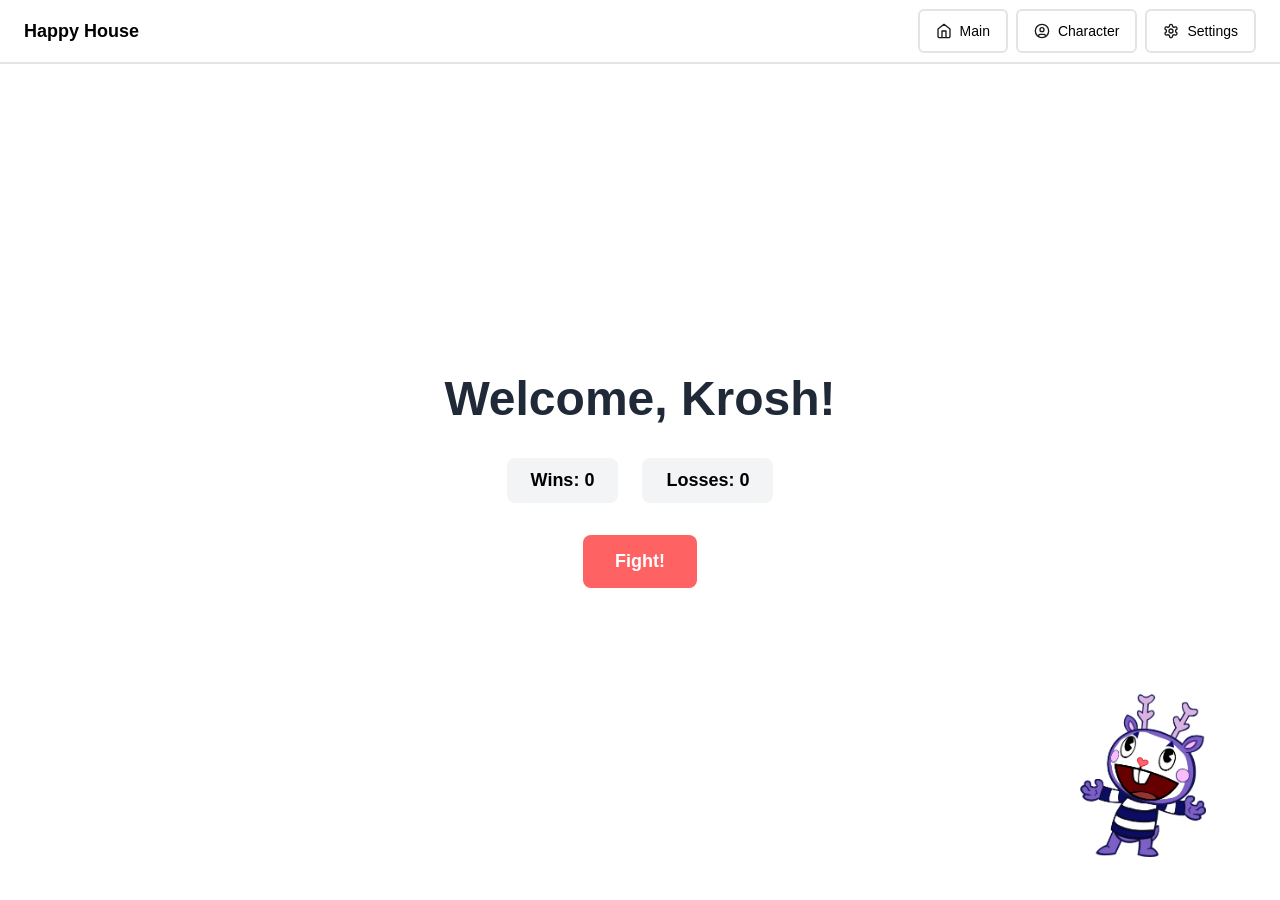
==== index.html @ 7dd0d27b "feat: rework characters screen, add some characters, rebalance enemies and chars" ====
<!DOCTYPE html>
<html lang="en">
  <head>
    <meta charset="UTF-8" />
    <meta http-equiv="X-UA-Compatible" content="IE=edge" />
    <meta name="viewport" content="width=device-width, initial-scale=1.0" />
    <link rel="stylesheet" href="./css/style.css" />
    <link rel="stylesheet" href="./css/root.css" />
    <link rel="stylesheet" href="./css/media.css" />
    <link rel="icon" href="./assets/favicon.ico" />
    <title>Happy House</title>
  </head>
  <body>
    <header class="container header">
      <div class="page-logo">Happy House</div>
      <nav>
        <ul class="navigation">
          <li>
            <a href="#" data-phase="main">
              <div class="icon">
                <svg
                  width="16"
                  height="16"
                  viewBox="0 0 16 16"
                  fill="none"
                  xmlns="http://www.w3.org/2000/svg"
                >
                  <path
                    d="M6 14.6667V8H10V14.6667M2 6L8 1.33333L14 6V13.3333C14 13.687 13.8595 14.0261 13.6095 14.2761C13.3594 14.5262 13.0203 14.6667 12.6667 14.6667H3.33333C2.97971 14.6667 2.64057 14.0261 2.39052 14.2761C2.14048 14.0261 2 13.687 2 13.3333V6Z"
                    stroke="#18181B"
                    stroke-width="1.33"
                    stroke-linecap="round"
                    stroke-linejoin="round"
                  />
                </svg>
              </div>
              Main
            </a>
          </li>
          <li>
            <a href="#" data-phase="character">
              <div class="icon">
                <svg
                  width="16"
                  height="16"
                  viewBox="0 0 16 16"
                  fill="none"
                  xmlns="http://www.w3.org/2000/svg"
                >
                  <g clip-path="url(#clip0_7_194)">
                    <path
                      d="M4.66683 13.7747V12.6667C4.66683 12.313 4.80731 11.9739 5.05735 11.7239C5.3074 11.4738 5.64654 11.3333 6.00016 11.3333H10.0002C10.3538 11.3333 10.6929 11.4738 10.943 11.7239C11.193 11.9739 11.3335 12.313 11.3335 12.6667V13.7747M14.6668 8C14.6668 11.6819 11.6821 14.6667 8.00016 14.6667C4.31826 14.6667 1.3335 11.6819 1.3335 8C1.3335 4.3181 4.31826 1.33333 8.00016 1.33333C11.6821 1.33333 14.6668 4.3181 14.6668 8ZM10.0002 6.66667C10.0002 7.77124 9.10473 8.66667 8.00016 8.66667C6.89559 8.66667 6.00016 7.77124 6.00016 6.66667C6.00016 5.5621 6.89559 4.66667 8.00016 4.66667C9.10473 4.66667 10.0002 5.5621 10.0002 6.66667Z"
                      stroke="#18181B"
                      stroke-width="1.33"
                      stroke-linecap="round"
                      stroke-linejoin="round"
                    />
                  </g>
                  <defs>
                    <clipPath id="clip0_7_194">
                      <rect width="16" height="16" fill="white" />
                    </clipPath>
                  </defs>
                </svg>
              </div>
              Character
            </a>
          </li>
          <li>
            <a href="#" data-phase="settings">
              <div class="icon">
                <svg
                  width="16"
                  height="16"
                  viewBox="0 0 16 16"
                  fill="none"
                  xmlns="http://www.w3.org/2000/svg"
                >
                  <path
                    d="M8.14667 1.33333H7.85333C7.49971 1.33333 7.16057 1.47381 6.91053 1.72386C6.66048 1.97391 6.52 2.31305 6.52 2.66667V2.78667C6.51976 3.02048 6.45804 3.25013 6.34103 3.45256C6.22401 3.65499 6.05583 3.82309 5.85333 3.94L5.56667 4.10667C5.36398 4.22369 5.13405 4.2853 4.9 4.2853C4.66595 4.2853 4.43603 4.22369 4.23333 4.10667L4.13333 4.05333C3.82738 3.87684 3.46389 3.82896 3.12267 3.92021C2.78145 4.01145 2.49037 4.23436 2.31333 4.54L2.16667 4.79333C1.99018 5.09929 1.9423 5.46278 2.03354 5.804C2.12478 6.14522 2.34769 6.4363 2.65333 6.61333L2.75333 6.68C2.95485 6.79634 3.12241 6.96339 3.23937 7.16455C3.35632 7.36572 3.4186 7.59398 3.42 7.82667V8.16667C3.42093 8.40161 3.35977 8.63264 3.2427 8.83634C3.12563 9.04004 2.95681 9.20919 2.75333 9.32667L2.65333 9.38667C2.34769 9.5637 2.12478 9.85478 2.03354 10.196C1.9423 10.5372 1.99018 10.9007 2.16667 11.2067L2.31333 11.46C2.49037 11.7656 2.78145 11.9886 3.12267 12.0798C3.46389 12.171 3.82738 12.1232 4.13333 11.9467L4.23333 11.8933C4.43603 11.7763 4.66595 11.7147 4.9 11.7147C5.13405 11.7147 5.36398 11.7763 5.56667 11.8933L5.85333 12.06C6.05583 12.1769 6.22401 12.345 6.34103 12.5474C6.45804 12.7499 6.51976 12.9795 6.52 13.2133V13.3333C6.52 13.687 6.66048 14.0261 6.91053 14.2761C7.16057 14.5262 7.49971 14.6667 7.85333 14.6667H8.14667C8.50029 14.6667 8.83943 14.5262 9.08948 14.2761C9.33953 14.0261 9.48 13.687 9.48 13.3333V13.2133C9.48024 12.9795 9.54196 12.7499 9.65898 12.5474C9.77599 12.345 9.94418 12.1769 10.1467 12.06L10.4333 11.8933C10.636 11.7763 10.866 11.7147 11.1 11.7147C11.3341 11.7147 11.564 11.7763 11.7667 11.8933L11.8667 11.9467C12.1726 12.1232 12.5361 12.171 12.8773 12.0798C13.2186 11.9886 13.5096 11.7656 13.6867 11.46L13.8333 11.2C14.0098 10.894 14.0577 10.5306 13.9665 10.1893C13.8752 9.84811 13.6523 9.55703 13.3467 9.38L13.2467 9.32667C13.0432 9.20919 12.8744 9.04004 12.7573 8.83634C12.6402 8.63264 12.5791 8.40161 12.58 8.16667V7.83333C12.5791 7.59839 12.6402 7.36737 12.7573 7.16366C12.8744 6.95996 13.0432 6.79081 13.2467 6.67333L13.3467 6.61333C13.6523 6.4363 13.8752 6.14522 13.9665 5.804C14.0577 5.46278 14.0098 5.09929 13.8333 4.79333L13.6867 4.54C13.5096 4.23436 13.2186 4.01145 12.8773 3.92021C12.5361 3.82896 12.1726 3.87684 11.8667 4.05333L11.7667 4.10667C11.564 4.22369 11.3341 4.2853 11.1 4.2853C10.866 4.2853 10.636 4.22369 10.4333 4.10667L10.1467 3.94C9.94418 3.82309 9.77599 3.65499 9.65898 3.45256C9.54196 3.25013 9.48024 3.02048 9.48 2.78667V2.66667C9.48 2.31305 9.33953 1.97391 9.08948 1.72386C8.83943 1.47381 8.50029 1.33333 8.14667 1.33333Z"
                    stroke="#18181B"
                    stroke-width="1.33"
                    stroke-linecap="round"
                    stroke-linejoin="round"
                  />
                  <path
                    d="M8 10C9.10457 10 10 9.10457 10 8C10 6.89543 9.10473 6 8 6C6.89543 6 6 6.89543 6 8C6 9.10457 6.89559 10 8 10Z"
                    stroke="#18181B"
                    stroke-width="1.33"
                    stroke-linecap="round"
                    stroke-linejoin="round"
                  />
                </svg>
              </div>
              Settings
            </a>
          </li>
        </ul>
      </nav>
    </header>

    <main class="container main">
      <!-- Главный -->
      <div class="main-content" id="main-screen">
        <div class="main-screen">
          <h1>Welcome to the Happy House!</h1>
          <div class="player-stats">
            <p>Wins: <span id="player-wins">0</span></p>
            <p>Losses: <span id="player-losses">0</span></p>
          </div>
          <button class="start-battle-btn" onclick="window.startNewBattle()">
            Fight!
          </button>
        </div>
      </div>

      <!-- Персонажи -->
      <div class="main-content" id="character-screen" style="display: none">
        <div class="character-screen">
          <div class="character-info">
              <h3>Click on character to select:</h3>
            <div class="character-selection">
                <div class="character-grid">
                  <div class="character-option" data-character-id="krosh">
                    <img
                      src="assets/img/characters/krosh.png"
                      alt="Krosh"
                      class="character-avatar-small"
                    />
                    <span>Krosh</span>
                  </div>
                  <div class="character-option" data-character-id="nusha">
                    <img
                      src="assets/img/characters/nusha.png"
                      alt="Nusha"
                      class="character-avatar-small"
                    />
                    <span>Nusha</span>
                  </div>
                  <div class="character-option" data-character-id="barash">
                    <img
                      src="assets/img/characters/barash.png"
                      alt="Barash"
                      class="character-avatar-small"
                    />
                    <span>Barash</span>
                  </div>
                  <div class="character-option" data-character-id="yoj">
                    <img
                      src="assets/img/characters/yoj.png"
                      alt="Yoj"
                      class="character-avatar-small"
                    />
                    <span>Yoj</span>
                  </div>
                  <div class="character-option" data-character-id="pin">
                    <img
                      src="assets/img/characters/pin.png"
                      alt="Pin"
                      class="character-avatar-small"
                    />
                    <span>Pin</span>
                  </div>
                  <div class="character-option" data-character-id="losyash">
                    <img
                      src="assets/img/characters/losyash.png"
                      alt="Losyash"
                      class="character-avatar-small"
                    />
                    <span>Losyash</span>
                  </div>
                  <div class="character-option" data-character-id="sovunya">
                    <img
                      src="assets/img/characters/sovunya.png"
                      alt="Sovunya"
                      class="character-avatar-small"
                    />
                    <span>Sovunya</span>
                  </div>
                  <div class="character-option" data-character-id="bibi">
                    <img
                      src="assets/img/characters/bibi.png"
                      alt="Bibi"
                      class="character-avatar-small"
                    />
                    <span>Bibi</span>
                  </div>
                </div>
              <div class="selected-character">
                <img
                  src="assets/img/characters/krosh.png"
                  alt="avatar"
                  class="character-avatar-large"
                  id="selected-character-avatar"
                />
                <!-- <h2 id="character-name">Player</h2> -->
                <div class="character-stats">
                  <div class="character-stat">
                    <div class="stat-icon">
                      <img src="/assets/icon/health.svg" alt="health">
                    </div>
                    <p>Health </p>
                    <span id="character-hp">100</span>
                    <div class="stat-progress-wrapper">
                      <div id="character-hp-bar" class="stat-progress" style="width: 50%;"></div>
                    </div>
                  </div>
                  <div class="character-stat">
                    <div class="stat-icon">
                      <img src="/assets/icon/damage.svg" alt="damage">
                    </div>
                    <p>Damage: </p>
                    <span id="character-damage">10</span>
                    <div class="stat-progress-wrapper">
                      <div id="character-damage-bar" class="stat-progress" style="width: 50%;"></div>
                    </div>
                  </div>
                  <div class="character-stat">
                    <div class="stat-icon">
                      <img src="/assets/icon/chance.svg" alt="dice">
                    </div>
                    <p>Crit chance: </p>
                    <span><span id="character-crit">10</span>%</span>
                    <div class="stat-progress-wrapper">
                      <div id="character-crit-bar" class="stat-progress" style="width: 50%;"></div>
                    </div>
                  </div>
                  <div class="character-stat">
                    <div class="stat-icon">
                      <img src="/assets/icon/crit.svg" alt="crit">
                    </div>
                    <p>Crit multiplier: </p>
                    <span><span id="character-crit-mult">1.0</span>x</span>
                    <div class="stat-progress-wrapper">
                      <div id="character-crit-mult-bar" class="stat-progress" style="width: 50%;"></div>
                    </div>
                  </div>
                  <div class="character-stat">
                    <div class="stat-icon">
                      <img src="/assets/icon/weapon.svg" alt="crit">
                    </div>
                    <p>Weapon </p>
                    <span id="character-weapon">Gun</span>
                  </div>
                </div>
                <div class="battle-record">
                  <p>Wins <span id="character-wins">0</span></p>
                  <p>Losses <span id="character-losses">0</span></p>
                </div>
                <!-- <div class="character-stats">
                  <p>Health: <span id="character-hp">100</span></p>
                  <p>Damage: <span id="character-damage">10</span></p>
                  <p>Crit chance: <span id="character-crit">10.0</span>%</p>
                  <p>
                    Crit multiplier: <span id="character-crit-mult">1.5</span>x
                  </p>
                </div>
                <div class="battle-record">
                  <p>Wins: <span id="character-wins">0</span></p>
                  <p>Losses: <span id="character-losses">0</span></p>
                </div> -->
              </div>
            </div>
          </div>
        </div>
      </div>

      <!-- Настройки -->
      <div class="main-content" id="settings-screen" style="display: none">
        <div class="settings-screen">
          <h2>Setting</h2>
          <div class="setting-group">
            <label for="player-name">Player name:</label>
            <input type="text" id="player-name" value="player" />
            <button onclick="window.updatePlayerName()">Save</button>
          </div>
        </div>
      </div>

      <!-- Бой -->
      <div class="main-content" id="battle-screen" style="display: none">
        <div class="character-box">
          <div class="character-name">Player</div>
          <div class="character-avatar">
            <img src="assets/img/characters/krosh.png" alt="player" />
          </div>
          <div class="character-health">
              <progress
                class="character-health-bar"
                value="100"
                max="100"
              ></progress>
            <p class="character-health-count">
              <span id="health">100</span>
            </p>
          </div>
        </div>


        <div class="table">
          <p class="battle-info">Pick 1 Attack zone and 2 Defence zones</p>
          <div class="picker-box">
            <div class="attack-zones">
              <p>Attack zones (pick 1)</p>
              <div class="check-box-wrapper">
                <label class="check-box-label">Head</label>
                <input
                  class="check-box-input"
                  type="radio"
                  name="attack"
                  value="head"
                />
              </div>
              <div class="check-box-wrapper">
                <label class="check-box-label">Neck</label>
                <input
                  class="check-box-input"
                  type="radio"
                  name="attack"
                  value="neck"
                />
              </div>
              <div class="check-box-wrapper">
                <label class="check-box-label">Body</label>
                <input
                  class="check-box-input"
                  type="radio"
                  name="attack"
                  value="body"
                />
              </div>
              <div class="check-box-wrapper">
                <label class="check-box-label">Belly</label>
                <input
                  class="check-box-input"
                  type="radio"
                  name="attack"
                  value="belly"
                />
              </div>
              <div class="check-box-wrapper">
                <label class="check-box-label">Legs</label>
                <input
                  class="check-box-input"
                  type="radio"
                  name="attack"
                  value="legs"
                />
              </div>
            </div>
            <div class="defence-zones">
              <p>Defence zones (pick 2)</p>
              <div class="check-box-wrapper">
                <label class="check-box-label">Head</label>
                <input
                  class="check-box-input"
                  type="checkbox"
                  name="defence"
                  value="head"
                />
              </div>
              <div class="check-box-wrapper">
                <label class="check-box-label">Neck</label>
                <input
                  class="check-box-input"
                  type="checkbox"
                  name="defence"
                  value="neck"
                />
              </div>
              <div class="check-box-wrapper">
                <label class="check-box-label">Body</label>
                <input
                  class="check-box-input"
                  type="checkbox"
                  name="defence"
                  value="body"
                />
              </div>
              <div class="check-box-wrapper">
                <label class="check-box-label">Belly</label>
                <input
                  class="check-box-input"
                  type="checkbox"
                  name="defence"
                  value="belly"
                />
              </div>
              <div class="check-box-wrapper">
                <label class="check-box-label">Legs</label>
                <input
                  class="check-box-input"
                  type="checkbox"
                  name="defence"
                  value="legs"
                />
              </div>
            </div>
          </div>
          <button class="btn-attack" onclick="window.handleAttack()">Attack!</button>
        </div>


        <div class="enemy-box">
          <div class="enemy-name">Enemy</div>
          <div class="enemy-avatar">
            <img src="assets/img/enemy/cuddles.png" alt="enemy" />
          </div>
          <div class="enemy-health">
            <progress class="enemy-health-bar" value="100" max="100"></progress>
            <p class="enemy-health-count">
              <span id="health-enemy">100</span>
            </p>
          </div>
        </div>
      </div>

      <!-- Логи -->
      <div class="battle-content" id="battle-content" style="display: none">
        <p class="battle-title">Battle Logs</p>
        <div class="battle-logs"></div>
      </div>
    </main>

    <footer class="container"></footer>
    <script type="module" defer="defer" src="js/main.js"></script>
  </body>
</html>
---- css/style.css ----
/* Regular (400) */
@font-face {
  font-family: "Inter";
  src: url("../fonts/Inter-VariableFont_opsz,wght.ttf") format("ttf");
  font-style: normal;
  font-display: swap; /* Чтобы текст не "моргал" при загрузке */
}

* {
  box-sizing: border-box;
  padding: 0;
  margin: 0;
}

html {
  font-family: "Inter", sans-serif;
  font-optical-sizing: auto;
  font-style: normal;
  width: 100vw;
  height: 100vh;
  /* overflow: hidden; */
}

body {
  position: relative;
}

body::after {
  content: '';
  position: absolute;
  right: 20px;
  bottom: 20px;
  top: calc(100% - 200px);
  left: calc(100% - 200px);
  /* width: 100vw;
  height: 100vh; */
  background-image: url("../assets/img/mime.png");
  background-size: 70%;
  background-repeat: no-repeat;
  object-fit: contain;
  z-index: -1;
}

button {
  border: none;
  cursor: pointer;
}

img {
  width: 100%;
  height: 100%;
}

.container {
  max-width: 1440px;
  margin: 0 auto;
}

.inter {
  font-family: "Inter", sans-serif;
  font-optical-sizing: auto;
  font-style: normal;
}

a,
li {
  all: unset;
}






.header {
  display: flex;
  justify-content: space-between;
  align-items: center;
  padding: 0 24px;
  height: 64px;
  width: 100%;
  border-bottom: var(--border);
}

.page-logo {
  font-size: 18px;
  font-weight: 600;
  line-height: 28px;
}

.navigation {
  display: flex;
  flex-flow: row nowrap;
  gap: 8px;
  font-size: 14px;
  font-weight: 500;
  line-height: 20px;
}

.navigation li a {
  display: flex;
  flex-flow: row nowrap;
  justify-content: center;
  align-items: center;
  gap: 8px;
  padding: 10px 16px;
  border: var(--border);
  border-radius: 6px;
  cursor: pointer;
}

.icon {
  width: 16px;
  height: 16px;
  margin: auto;
}






main {
  height: calc(100vh - 70px);
}

.main {
  display: flex;
  flex-direction: column;
  justify-content: center;
  gap: 24px;
  padding: 24px;

}

/* .main::before {
  content: '';
  position: absolute;
  top: 0;
  left: 0;
  right: 0;
  bottom: 0;
  background: url("../assets/img/bg-1.jpg");
  background-size: contain;
  background-position: center;
  background-repeat: no-repeat;
  filter: blur(5px);
  transform: scale(0.5);
  z-index: -1;
}

.main::after {
  content: '';
  position: absolute;
  top: 0;
  left: 0;
  right: 0;
  bottom: -100vh;
  background: #9966cb;
  background-size: contain;
  background-position: center;
  z-index: -2;
}
*/

.main-content {
  display: flex;
  justify-content: space-between;
  align-items: center;
  gap: 24px;
}

.character-box,
.enemy-box {
  display: flex;
  flex-direction: column;
  align-items: center;
  width: 300px;
  gap: 12px;

}

.character-name,
.enemy-name {
  font-size: 16px;
  font-weight: 600;
}

.character-avatar,
.enemy-avatar {
  aspect-ratio: 1/1;
  width: 302px;
  height: 302px;
  padding: 10px;
  border-radius: 12px;
  border: var(--border);
  border-radius: 16px;
  background-position: left bottom;
  background-repeat: no-repeat;
}

.character-avatar img,
.enemy-avatar img {
  border-radius: 12px;
  object-fit: contain;
}

.character-avatar {
  background-image: url("../assets/img/playeer_bg.jpg");
  background-size: 150%;
}

.enemy-avatar {
  background-image: url("../assets/img/enemy-bg.png");
  background-size: cover;
}

.character-health,
.enemy-health {
  display: flex;
  flex-direction: column;
  align-items: start;
  justify-content: space-between;
  gap: 8px;
}

.character-health-bar,
.enemy-health-bar {
  width: 300px;
  height: 16px;
  border-radius: 999px;
}

.table {
  display: flex;
  flex-direction: column;
  align-items: center;
  gap: 24px;
}

.battle-info {
  font-size: 20px;
  font-weight: 600;
}

.picker-box {
  display: flex;
  gap: 24px;
  justify-content: space-between;
}

.attack-zones,
.defence-zones {
  display: flex;
  flex-direction: column;
  gap: 12px;
}

.attack-zones p,
.defence-zones p {
  font-size: 14px;
  font-weight: 600;
  margin-bottom: 4px;
}

.check-box-wrapper {
  display: flex;
}

.check-box-label {
  order: 2;
  margin: 0 8px;
}

.check-box-input {
  border-radius: 2px;
}

/* .btn-attack {
  padding: 10px 16px;
  height: 40px;
  background-color: var(--primary);
  color: #fff;
  border-radius: 6px;
} */

.btn-attack:hover {
  background-color: var(--hover);
}

.battle-content {
  display: flex;
  position: relative;
  flex-direction: column;
  border: var(--border);
  border-radius: 8px;
  padding: 24px;
  gap: 8px;
  margin-bottom: auto;
  height: 100%;
  overflow-y: hidden;
  flex: 1;
  /* background-color: var(--grey); */
}

.battle-content::after {
  content: '';
  position: absolute;
  top: 0;
  left: 0;
  bottom: 0;
  right: 0;
  border-radius: 8px;
  background-color: var(--grey);
  /* opacity: 0.8; */
  z-index: -1;
}

#battle-screen {
  display: flex;
}

#battle-screen .main-content {
  display: flex;
}

.battle-title {
  font-size: 20px;
  font-weight: 600;
}

.battle-logs {
  display: flex;
  flex-direction: column;
  flex: 1;
  height: 100%;
  overflow-y: auto;
  margin-bottom: auto;
  gap: 8px;
}

.log-entry {
  padding: 12px;
  border-radius: 8px;
  border: 1px solid #e5e7eb;
  background: #f9fafb;
  font-size: 14px;
  line-height: 1.5;
}

.log-entry.player {
  border-left: 4px solid var(--blue);
  background: var(--blue-shade );
  opacity: 0.8;
}

.log-entry.enemy {
  border-left: 4px solid var(--red);
  background: var(--red-shade);
  opacity: 0.8;
}

.log-entry.crit {
  background: var(--orange-shade);
  border-color: var(--orange);
  font-weight: 600;
  opacity: 0.8;
}

.log-entry.blocked {
  background: var(--green-shade);
  border-color: var(--green);
  opacity: 0.8;
}








.main-screen,
.character-screen,
.settings-screen {
  display: flex;
  flex-direction: column;
  align-items: center;
  justify-content: center;
  gap: 32px;
  padding: 48px;
  text-align: center;
}

.main-screen h1 {
  font-size: 48px;
  font-weight: 700;
  color: #1f2937;
}

.player-stats {
  display: flex;
  gap: 24px;
  font-size: 18px;
}

.player-stats p {
  padding: 12px 24px;
  background: #f3f4f6;
  border-radius: 8px;
  font-weight: 600;
}

.start-battle-btn, .btn-attack {
  padding: 16px 32px;
  font-size: 18px;
  font-weight: 600;
  background: var(--primary);
  color: white;
  border: none;
  border-radius: 8px;
  cursor: pointer;
  transition: background 0.2s;
}

.start-battle-btn:hover, .btn-attack:hover {
  background: var(--hover);
}








/* FIX: На 1400px убрать скролл */

.character-selection {
  display: flex;
  /* flex-direction: column; */
  align-items: stretch;
  gap: 24px;
  width: 100%;
  max-width: 800px;
  height: 100%;
}

.character-info {
  display: flex;
  flex-direction: column;
  align-items: center;
  gap: 16px;
  width: 100%;
  max-width: 800px;
}

.character-info h3 {
  font-size: 20px;
  font-weight: 600;
  color: #374151;
  /* text-align: center; */
  align-self: flex-start;
}

.character-grid {
  display: grid;
  grid-template-columns: repeat(2, 1fr);
  gap: 16px;
  width: 100%;
  height: 608px;
}

.character-option {
  display: flex;
  flex-direction: column;
  align-items: center;
  gap: 8px;
  padding: 16px;
  border: 2px solid #e5e7eb;
  border-radius: 12px;
  cursor: pointer;
  transition: all 0.2s;
  background: white;
}

.character-option:hover {
  border-color: var(--primary);
  background: var(--shadow);
  transform: translateY(-2px);
}

.character-option.selected {
  border-color: var(--primary);
  background: var(--shadow);
  box-shadow: 0 4px 12px var(--shadow);
}

.character-avatar-small {
  width: 80px;
  height: 80px;
  border-radius: 8px;
  object-fit: contain;
}

.character-option span {
  font-size: 14px;
  font-weight: 600;
  color: #374151;
}

.selected-character {
  display: flex;
  flex-direction: column;
  /* align-items: center; */
  gap: 16px;
  padding: 24px;
  border: var(--border);
  border-radius: 16px;
  background: var(--grey);
  width: 100%;
  height: 608px;
}

.character-avatar-large {
  width: 180px;
  height: 180px;
  border-radius: 16px;
  object-fit: contain;
  align-self: center;
}

/* TODO: переделать окно статов */

.character-stats,
.battle-record {
  display: flex;
  flex-direction: column;
  flex-wrap: wrap;
  gap: 12px;
  text-align: start;
  margin-bottom: auto;
}

.character-stats p,
.battle-record p {
  font-size: 16px;
  margin-right: auto;
  /* padding: 8px 16px;
  background: #f3f4f6;
  border-radius: 6px; */
}

.character-stat {
  display: flex;
  align-items: center;
  gap: 4px;
  height: 24px;
}

.stat-icon {
  width: 16px;
  height: 16px;
  /* margin: auto; */
  object-fit: contain;
}

.stat-progress-wrapper {
  width: 160px;
  height: 12px;
  /* margin-left: auto; */
  background: #b0b0b0;
  border-radius: 9999px;
  overflow: hidden;
}

.stat-progress {
  height: 100%;
  background: var(--secondary);

}






.setting-group {
  display: flex;
  flex-direction: column;
  gap: 16px;
  align-items: center;
}

.setting-group label {
  font-size: 16px;
  font-weight: 600;
}

.setting-group input {
  padding: 12px 16px;
  font-size: 16px;
  border: var(--border);
  border-radius: 8px;
  width: 300px;
}

.setting-group button {
  padding: 12px 24px;
  font-size: 16px;
  font-weight: 600;
  background: var(--save);
  color: #fff;
  border: none;
  border-radius: 8px;
  cursor: pointer;
  transition: background 0.2s;
}

.setting-group button:hover {
  background: var(--save-hover);
}







.registration-screen {
  display: flex;
  flex-direction: column;
  align-items: center;
  gap: 32px;
  padding: 48px;
  text-align: center;
}

.registration-form {
  display: flex;
  flex-direction: column;
  gap: 16px;
  align-items: center;
}

.registration-form label {
  font-size: 18px;
  font-weight: 600;
}

.registration-form input {
  padding: 12px 16px;
  font-size: 16px;
  border: var(--border);
  border-radius: 8px;
  width: 300px;
}

.registration-form button {
  padding: 12px 24px;
  font-size: 16px;
  font-weight: 600;
  background: var(--primary);
  color: #fff;
  border: none;
  border-radius: 8px;
  cursor: pointer;
  transition: background 0.2s;
}

.registration-form button:hover {
  background: var(--hover);
}







@keyframes slideIn {
  from {
    transform: translateX(100%);
    opacity: 0;
  }
  to {
    transform: translateX(0);
    opacity: 1;
  }
}

.message {
  animation: slideIn 0.3s ease-out;
}
---- css/root.css ----
:root {
  --border: 2px solid #E4E4E7;
  --primary: #ff6262;
  --secondary: #9462ff;
  --shadow: #ff626230;
  --hover: #fe4a4a;
  --save: #10b981;
  --save-hover: #059669;
  --grey: #f9fafb;



  --red: #DC2626;
  --red-shade: #dc262630;
  --blue: #266cdc;
  --blue-shade: #266cdc30;
  --orange: #dcd326;
  --orange-shade: #dcd32630;
  --green: #26dc47;
  --green-shade: #26dc4730;
}
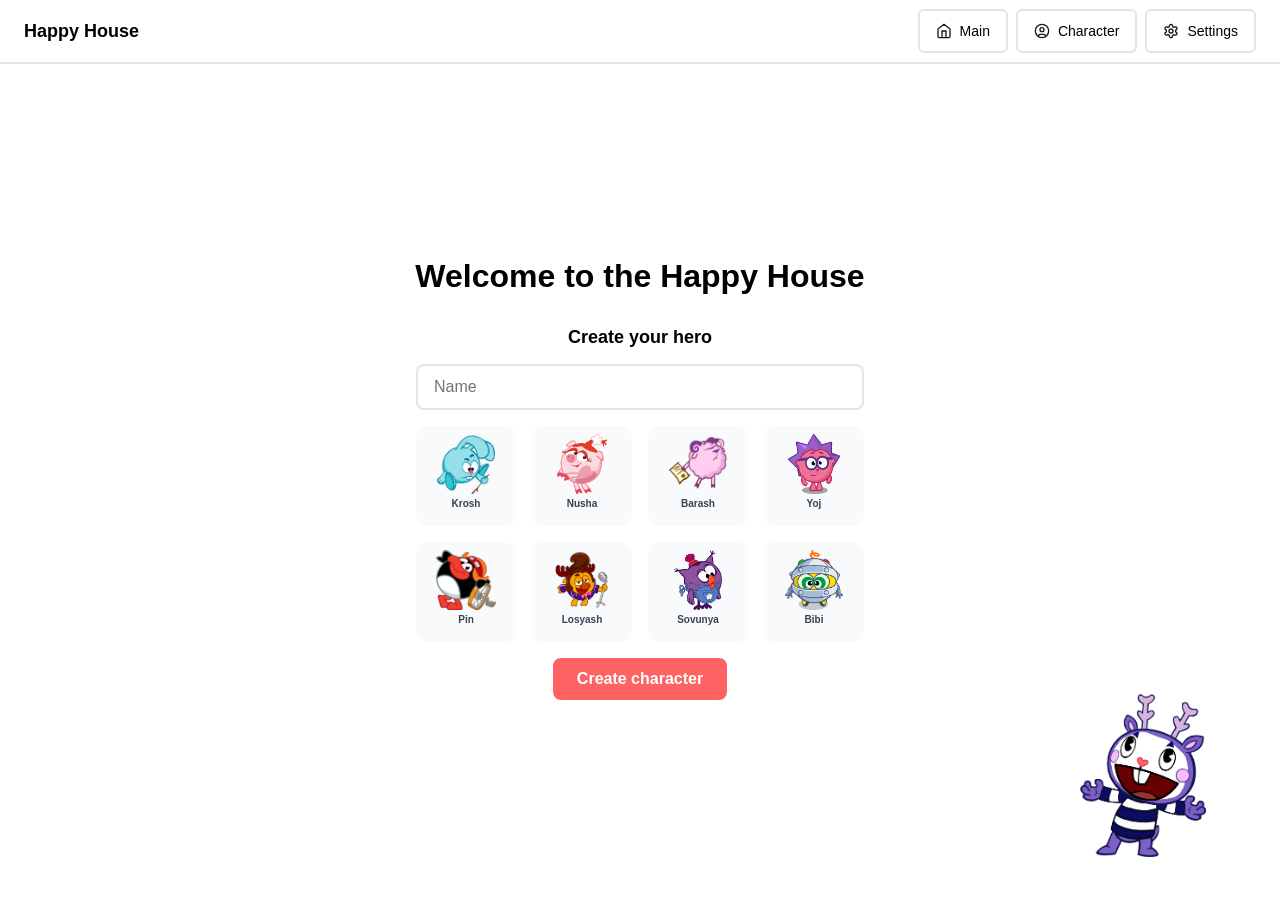
==== commit 5a90060e: "feat: implement registration screen with select character, save wins/losses for each character, add " ====
--- a/index.html
+++ b/index.html
@@ -100,6 +100,83 @@
     </header>
 
     <main class="container main">
+
+      <!-- Регистрация -->
+      <div class="main-contant" id="registration-screen" style="display: none;">
+        <h1>Welcome to the Happy House</h1>
+        <div class="registration-form">
+          <label for="player-name-input">Create your hero</label>
+          <input type="text" id="player-name-input" placeholder="Name">
+          <div class="character-grid-reg">
+            <div class="character-option-reg" data-character-id="krosh">
+              <img
+                src="assets/img/characters/krosh.png"
+                alt="Krosh"
+                class="character-avatar-reg"
+              />
+              <span>Krosh</span>
+            </div>
+            <div class="character-option-reg" data-character-id="nusha">
+              <img
+                src="assets/img/characters/nusha.png"
+                alt="Nusha"
+                class="character-avatar-reg"
+              />
+              <span>Nusha</span>
+            </div>
+            <div class="character-option-reg" data-character-id="barash">
+              <img
+                src="assets/img/characters/barash.png"
+                alt="Barash"
+                class="character-avatar-reg"
+              />
+              <span>Barash</span>
+            </div>
+            <div class="character-option-reg" data-character-id="yoj">
+              <img
+                src="assets/img/characters/yoj.png"
+                alt="Yoj"
+                class="character-avatar-reg"
+              />
+              <span>Yoj</span>
+            </div>
+            <div class="character-option-reg" data-character-id="pin">
+              <img
+                src="assets/img/characters/pin.png"
+                alt="Pin"
+                class="character-avatar-reg"
+              />
+              <span>Pin</span>
+            </div>
+            <div class="character-option-reg" data-character-id="losyash">
+              <img
+                src="assets/img/characters/losyash.png"
+                alt="Losyash"
+                class="character-avatar-reg"
+              />
+              <span>Losyash</span>
+            </div>
+            <div class="character-option-reg" data-character-id="sovunya">
+              <img
+                src="assets/img/characters/sovunya.png"
+                alt="Sovunya"
+                class="character-avatar-reg"
+              />
+              <span>Sovunya</span>
+            </div>
+            <div class="character-option-reg" data-character-id="bibi">
+              <img
+                src="assets/img/characters/bibi.png"
+                alt="Bibi"
+                class="character-avatar-reg"
+              />
+              <span>Bibi</span>
+            </div>
+          </div>
+      <button onclick="window.createPlayer()" class="btn-create">Create character</button>
+        </div>
+      </div>
+
       <!-- Главный -->
       <div class="main-content" id="main-screen">
         <div class="main-screen">
@@ -118,77 +195,77 @@
       <div class="main-content" id="character-screen" style="display: none">
         <div class="character-screen">
           <div class="character-info">
-              <h3>Click on character to select:</h3>
+            <h3>Click on character to select:</h3>
             <div class="character-selection">
-                <div class="character-grid">
-                  <div class="character-option" data-character-id="krosh">
-                    <img
-                      src="assets/img/characters/krosh.png"
-                      alt="Krosh"
-                      class="character-avatar-small"
-                    />
-                    <span>Krosh</span>
-                  </div>
-                  <div class="character-option" data-character-id="nusha">
-                    <img
-                      src="assets/img/characters/nusha.png"
-                      alt="Nusha"
-                      class="character-avatar-small"
-                    />
-                    <span>Nusha</span>
-                  </div>
-                  <div class="character-option" data-character-id="barash">
-                    <img
-                      src="assets/img/characters/barash.png"
-                      alt="Barash"
-                      class="character-avatar-small"
-                    />
-                    <span>Barash</span>
-                  </div>
-                  <div class="character-option" data-character-id="yoj">
-                    <img
-                      src="assets/img/characters/yoj.png"
-                      alt="Yoj"
-                      class="character-avatar-small"
-                    />
-                    <span>Yoj</span>
-                  </div>
-                  <div class="character-option" data-character-id="pin">
-                    <img
-                      src="assets/img/characters/pin.png"
-                      alt="Pin"
-                      class="character-avatar-small"
-                    />
-                    <span>Pin</span>
-                  </div>
-                  <div class="character-option" data-character-id="losyash">
-                    <img
-                      src="assets/img/characters/losyash.png"
-                      alt="Losyash"
-                      class="character-avatar-small"
-                    />
-                    <span>Losyash</span>
-                  </div>
-                  <div class="character-option" data-character-id="sovunya">
-                    <img
-                      src="assets/img/characters/sovunya.png"
-                      alt="Sovunya"
-                      class="character-avatar-small"
-                    />
-                    <span>Sovunya</span>
-                  </div>
-                  <div class="character-option" data-character-id="bibi">
-                    <img
-                      src="assets/img/characters/bibi.png"
-                      alt="Bibi"
-                      class="character-avatar-small"
-                    />
-                    <span>Bibi</span>
-                  </div>
-                </div>
+              <div class="character-grid">
+                <div class="character-option" data-character-id="krosh">
+                  <img
+                    src="assets/img/characters/krosh.png"
+                    alt="Krosh"
+                    class="character-avatar-small"
+                  />
+                  <span>Krosh</span>
+                </div>
+                <div class="character-option" data-character-id="nusha">
+                  <img
+                    src="assets/img/characters/nusha.png"
+                    alt="Nusha"
+                    class="character-avatar-small"
+                  />
+                  <span>Nusha</span>
+                </div>
+                <div class="character-option" data-character-id="barash">
+                  <img
+                    src="assets/img/characters/barash.png"
+                    alt="Barash"
+                    class="character-avatar-small"
+                  />
+                  <span>Barash</span>
+                </div>
+                <div class="character-option" data-character-id="yoj">
+                  <img
+                    src="assets/img/characters/yoj.png"
+                    alt="Yoj"
+                    class="character-avatar-small"
+                  />
+                  <span>Yoj</span>
+                </div>
+                <div class="character-option" data-character-id="pin">
+                  <img
+                    src="assets/img/characters/pin.png"
+                    alt="Pin"
+                    class="character-avatar-small"
+                  />
+                  <span>Pin</span>
+                </div>
+                <div class="character-option" data-character-id="losyash">
+                  <img
+                    src="assets/img/characters/losyash.png"
+                    alt="Losyash"
+                    class="character-avatar-small"
+                  />
+                  <span>Losyash</span>
+                </div>
+                <div class="character-option" data-character-id="sovunya">
+                  <img
+                    src="assets/img/characters/sovunya.png"
+                    alt="Sovunya"
+                    class="character-avatar-small"
+                  />
+                  <span>Sovunya</span>
+                </div>
+                <div class="character-option" data-character-id="bibi">
+                  <img
+                    src="assets/img/characters/bibi.png"
+                    alt="Bibi"
+                    class="character-avatar-small"
+                  />
+                  <span>Bibi</span>
+                </div>
+              </div>
               <div class="selected-character">
                 <img
-                  src="assets/img/characters/krosh.png"
+                  src="../assets/img/characters/krosh.png"
                   alt="avatar"
                   class="character-avatar-large"
                   id="selected-character-avatar"
@@ -197,7 +274,7 @@
                 <div class="character-stats">
                   <div class="character-stat">
                     <div class="stat-icon">
-                      <img src="/assets/icon/health.svg" alt="health">
+                      <img src="../assets/icon/health.svg" alt="health">
                     </div>
                     <p>Health </p>
                     <span id="character-hp">100</span>
@@ -207,9 +284,9 @@
                   </div>
                   <div class="character-stat">
                     <div class="stat-icon">
-                      <img src="/assets/icon/damage.svg" alt="damage">
-                    </div>
-                    <p>Damage: </p>
+                      <img src="../assets/icon/damage.svg" alt="damage">
+                    </div>
+                    <p>Damage </p>
                     <span id="character-damage">10</span>
                     <div class="stat-progress-wrapper">
                       <div id="character-damage-bar" class="stat-progress" style="width: 50%;"></div>
@@ -217,9 +294,9 @@
                   </div>
                   <div class="character-stat">
                     <div class="stat-icon">
-                      <img src="/assets/icon/chance.svg" alt="dice">
-                    </div>
-                    <p>Crit chance: </p>
+                      <img src="../assets/icon/chance.svg" alt="dice">
+                    </div>
+                    <p>Crit chance </p>
                     <span><span id="character-crit">10</span>%</span>
                     <div class="stat-progress-wrapper">
                       <div id="character-crit-bar" class="stat-progress" style="width: 50%;"></div>
@@ -227,9 +304,9 @@
                   </div>
                   <div class="character-stat">
                     <div class="stat-icon">
-                      <img src="/assets/icon/crit.svg" alt="crit">
-                    </div>
-                    <p>Crit multiplier: </p>
+                      <img src="../assets/icon/crit.svg" alt="crit">
+                    </div>
+                    <p>Crit multiplier </p>
                     <span><span id="character-crit-mult">1.0</span>x</span>
                     <div class="stat-progress-wrapper">
                       <div id="character-crit-mult-bar" class="stat-progress" style="width: 50%;"></div>
@@ -237,7 +314,7 @@
                   </div>
                   <div class="character-stat">
                     <div class="stat-icon">
-                      <img src="/assets/icon/weapon.svg" alt="crit">
+                      <img src="../assets/icon/weapon.svg" alt="crit">
                     </div>
                     <p>Weapon </p>
                     <span id="character-weapon">Gun</span>
@@ -420,6 +497,19 @@
         <p class="battle-title">Battle Logs</p>
         <div class="battle-logs"></div>
       </div>
+
+      <div class="win-message-overlay" style="display: none;">
+        <div class="win-message-wrapper">
+          <div class="win-message-close"><svg width="16" height="16" viewBox="0 0 16 16" fill="none" xmlns="http://www.w3.org/2000/svg">
+            <g opacity="0.7">
+            <path d="M12 4L4 12M4 4L12 12" stroke="#18181B" stroke-width="1.33" stroke-linecap="round" stroke-linejoin="round"/>
+            </g>
+            </svg>
+            </div>
+          <div id="win-message">YOU DIED!</div>
+          <button id="win-message-button">Thanks</button>
+        </div>
+      </div>
     </main>
 
     <footer class="container"></footer>
--- a/css/style.css
+++ b/css/style.css
@@ -3,13 +3,17 @@
   font-family: "Inter";
   src: url("../fonts/Inter-VariableFont_opsz,wght.ttf") format("ttf");
   font-style: normal;
-  font-display: swap; /* Чтобы текст не "моргал" при загрузке */
+  font-display: swap;
 }
 
 * {
   box-sizing: border-box;
   padding: 0;
   margin: 0;
+}
+
+*:disabled {
+  opacity: 0.4;
 }
 
 html {
@@ -382,7 +386,8 @@
 
 .main-screen,
 .character-screen,
-.settings-screen {
+.settings-screen,
+#registration-screen {
   display: flex;
   flex-direction: column;
   align-items: center;
@@ -434,6 +439,8 @@
 
 
 
+
+
 /* FIX: На 1400px убрать скролл */
 
 .character-selection {
@@ -477,11 +484,11 @@
   align-items: center;
   gap: 8px;
   padding: 16px;
-  border: 2px solid #e5e7eb;
+  border: var(--border);
   border-radius: 12px;
   cursor: pointer;
   transition: all 0.2s;
-  background: white;
+  /* background: white; */
 }
 
 .character-option:hover {
@@ -627,15 +634,6 @@
 
 
 
-.registration-screen {
-  display: flex;
-  flex-direction: column;
-  align-items: center;
-  gap: 32px;
-  padding: 48px;
-  text-align: center;
-}
-
 .registration-form {
   display: flex;
   flex-direction: column;
@@ -653,7 +651,7 @@
   font-size: 16px;
   border: var(--border);
   border-radius: 8px;
-  width: 300px;
+  width: 100%;
 }
 
 .registration-form button {
@@ -673,6 +671,137 @@
 }
 
 
+
+
+
+.character-grid-reg {
+  display: grid;
+  grid-template-columns: repeat(4, 1fr);
+  gap: 16px;
+  width: 100%;
+  /* height: 608px; */
+}
+
+.character-option-reg {
+  aspect-ratio: 1/1;
+  width: 100px;
+  height: 100px;
+  display: flex;
+  flex-direction: column;
+  align-items: center;
+  gap: 4px;
+  padding: 8px;
+  /* border: var(--border); */
+  border-radius: 12px;
+  cursor: pointer;
+  transition: all 0.2s;
+  background: var(--grey);
+}
+
+.character-option-reg:hover {
+  border-color: var(--primary);
+  background: var(--shadow);
+  transform: translateY(-2px);
+}
+
+.character-option-reg.selected {
+  border-color: var(--primary);
+  background: var(--shadow);
+  box-shadow: 0 4px 12px var(--shadow);
+}
+
+.character-avatar-reg {
+  width: 60px;
+  height: 60px;
+  border-radius: 8px;
+  object-fit: contain;
+}
+
+.character-option-reg span {
+  font-size: 10px;
+  font-weight: 600;
+  color: #374151;
+}
+
+
+
+
+
+
+
+
+
+
+
+
+
+
+
+
+
+
+
+
+
+
+
+.win-message-overlay {
+  position: fixed;
+  top: 0;
+  left: 0;
+  width: 100vw;
+  height: 100vh;
+  background-color: rgba(0, 0, 0, 0.32);
+  display: flex;
+  justify-content: center;
+  align-items: center;
+  z-index: 9999;
+  display: none;
+}
+
+.win-message-wrapper {
+  display: flex;
+  position: relative;
+  flex-direction: column;
+  align-items: center;
+  margin: auto auto;
+  gap: 16px;
+  padding: 24px;
+  border-radius: 8px;
+  background: #fff;
+  width: 100%;
+  height: 122px;
+  max-width: 250px;
+  }
+
+
+.win-message-close {
+  position: absolute;
+  top: 10px;
+  right: 10px;
+  cursor: pointer;
+  width: 16px;
+  height: 16px;
+}
+
+#win-message {
+  font-size: 18px;
+  font-weight: 600;
+  text-align: center;
+}
+
+#win-message-button {
+  padding: 10px 24px;
+  width: 100%;
+  font-size: 14px;
+  font-weight: 600;
+  background: var(--secondary);
+  color: #fff;
+  border: none;
+  border-radius: 6px;
+  cursor: pointer;
+  transition: background 0.2s;
+}
 
 
 
--- a/css/root.css
+++ b/css/root.css
@@ -1,5 +1,5 @@
 :root {
-  --border: 2px solid #E4E4E7;
+  --border: 2px solid #e4e4e7;
   --primary: #ff6262;
   --secondary: #9462ff;
   --shadow: #ff626230;
@@ -8,9 +8,11 @@
   --save-hover: #059669;
   --grey: #f9fafb;
 
+  --text-primary: #18181b;
+  --text-secondary: #71717a;
+  --primary-light: #fef2f2;
 
-
-  --red: #DC2626;
+  --red: #dc2626;
   --red-shade: #dc262630;
   --blue: #266cdc;
   --blue-shade: #266cdc30;
@@ -18,4 +20,4 @@
   --orange-shade: #dcd32630;
   --green: #26dc47;
   --green-shade: #26dc4730;
-}+}
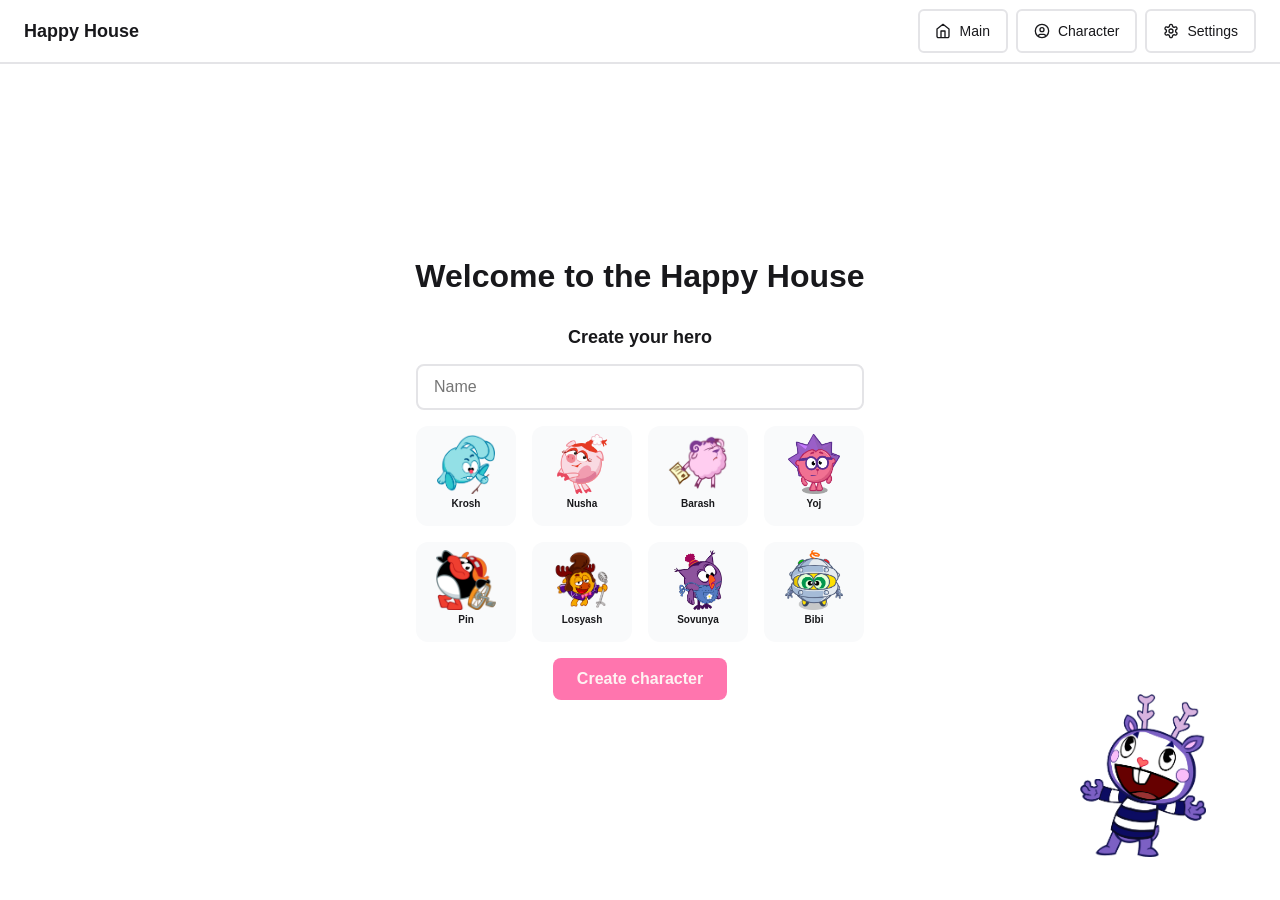
==== commit 510eac3b: "feat: implement color switch" ====
--- a/index.html
+++ b/index.html
@@ -6,7 +6,7 @@
     <meta name="viewport" content="width=device-width, initial-scale=1.0" />
     <link rel="stylesheet" href="./css/style.css" />
     <link rel="stylesheet" href="./css/root.css" />
-    <link rel="stylesheet" href="./css/media.css" />
+    <!-- <link rel="stylesheet" href="./css/media.css" /> -->
     <link rel="icon" href="./assets/favicon.ico" />
     <title>Happy House</title>
   </head>
@@ -18,21 +18,9 @@
           <li>
             <a href="#" data-phase="main">
               <div class="icon">
-                <svg
-                  width="16"
-                  height="16"
-                  viewBox="0 0 16 16"
-                  fill="none"
-                  xmlns="http://www.w3.org/2000/svg"
-                >
-                  <path
-                    d="M6 14.6667V8H10V14.6667M2 6L8 1.33333L14 6V13.3333C14 13.687 13.8595 14.0261 13.6095 14.2761C13.3594 14.5262 13.0203 14.6667 12.6667 14.6667H3.33333C2.97971 14.6667 2.64057 14.0261 2.39052 14.2761C2.14048 14.0261 2 13.687 2 13.3333V6Z"
-                    stroke="#18181B"
-                    stroke-width="1.33"
-                    stroke-linecap="round"
-                    stroke-linejoin="round"
-                  />
-                </svg>
+<svg width="14" height="16" viewBox="0 0 14 16" fill="none" xmlns="http://www.w3.org/2000/svg">
+<path d="M5 14.6667V8H9V14.6667M1 6L7 1.33333L13 6V13.3333C13 13.687 12.8595 14.0261 12.6095 14.2761C12.3594 14.5262 12.0203 14.6667 11.6667 14.6667H2.33333C1.97971 14.6667 1.64057 14.5262 1.39052 14.2761C1.14048 14.0261 1 13.687 1 13.3333V6Z" stroke="#18181B" stroke-width="1.33" stroke-linecap="round" stroke-linejoin="round"/>
+</svg>
               </div>
               Main
             </a>
@@ -274,7 +262,7 @@
                 <div class="character-stats">
                   <div class="character-stat">
                     <div class="stat-icon">
-                      <img src="../assets/icon/health.svg" alt="health">
+                      <img src="./assets/icon/health.svg" alt="health">
                     </div>
                     <p>Health </p>
                     <span id="character-hp">100</span>
@@ -284,7 +272,7 @@
                   </div>
                   <div class="character-stat">
                     <div class="stat-icon">
-                      <img src="../assets/icon/damage.svg" alt="damage">
+                      <img src="./assets/icon/damage.svg" alt="damage">
                     </div>
                     <p>Damage </p>
                     <span id="character-damage">10</span>
@@ -294,7 +282,7 @@
                   </div>
                   <div class="character-stat">
                     <div class="stat-icon">
-                      <img src="../assets/icon/chance.svg" alt="dice">
+                      <img src="./assets/icon/chance.svg" alt="dice">
                     </div>
                     <p>Crit chance </p>
                     <span><span id="character-crit">10</span>%</span>
@@ -304,7 +292,7 @@
                   </div>
                   <div class="character-stat">
                     <div class="stat-icon">
-                      <img src="../assets/icon/crit.svg" alt="crit">
+                      <img src="./assets/icon/crit.svg" alt="crit">
                     </div>
                     <p>Crit multiplier </p>
                     <span><span id="character-crit-mult">1.0</span>x</span>
@@ -314,7 +302,7 @@
                   </div>
                   <div class="character-stat">
                     <div class="stat-icon">
-                      <img src="../assets/icon/weapon.svg" alt="crit">
+                      <img src="./assets/icon/weapon.svg" alt="weapon">
                     </div>
                     <p>Weapon </p>
                     <span id="character-weapon">Gun</span>
@@ -350,6 +338,12 @@
             <label for="player-name">Player name:</label>
             <input type="text" id="player-name" value="player" />
             <button onclick="window.updatePlayerName()">Save</button>
+            <ul id="switcher">
+              <li id="lightButton"></li>
+              <li id="grayButton"></li>
+              <li id="darkButton"></li>
+              <li id="blackButton"></li>
+            </ul>
           </div>
         </div>
       </div>
@@ -509,6 +503,7 @@
           <div id="win-message">YOU DIED!</div>
           <button id="win-message-button">Thanks</button>
         </div>
+        <div class="blur"></div>
       </div>
     </main>
 
--- a/css/style.css
+++ b/css/style.css
@@ -20,8 +20,11 @@
   font-family: "Inter", sans-serif;
   font-optical-sizing: auto;
   font-style: normal;
+  background: var(--bg-primary);
+  color: var(--text-primary);
   width: 100vw;
   height: 100vh;
+  transition: background 0.2s
   /* overflow: hidden; */
 }
 
@@ -119,6 +122,10 @@
   margin: auto;
 }
 
+.icon svg {
+  filter: invert(var(--invert));
+}
+
 
 
 
@@ -233,6 +240,37 @@
   width: 300px;
   height: 16px;
   border-radius: 999px;
+  transition: value 0.5s ease-in-out;
+}
+
+progress::-webkit-progress-value {
+  transition: width 0.5s ease-in-out;
+}
+
+@keyframes progress-animation {
+  from { --progress: 0; }
+  to { --progress: 100; }
+}
+
+progress {
+  --progress: 0;
+  width: 100%;
+  height: 20px;
+  animation: progress-animation 2s forwards;
+}
+
+/* Для разных браузеров */
+progress::-webkit-progress-bar {
+  background: var(--bg-secondary);
+}
+
+progress::-webkit-progress-value {
+  background: #4CAF50;
+  transition: width 0.5s;
+}
+
+progress::-moz-progress-bar {
+  background: var(--save);
 }
 
 .table {
@@ -283,8 +321,8 @@
 /* .btn-attack {
   padding: 10px 16px;
   height: 40px;
-  background-color: var(--primary);
-  color: #fff;
+  background-color: var(--btn-primary);
+  color: var(--text-reverse);
   border-radius: 6px;
 } */
 
@@ -304,7 +342,7 @@
   height: 100%;
   overflow-y: hidden;
   flex: 1;
-  /* background-color: var(--grey); */
+  /* background-color: var(--bg-secondary); */
 }
 
 .battle-content::after {
@@ -315,7 +353,7 @@
   bottom: 0;
   right: 0;
   border-radius: 8px;
-  background-color: var(--grey);
+  background-color: var(--bg-secondary);
   /* opacity: 0.8; */
   z-index: -1;
 }
@@ -346,10 +384,8 @@
 .log-entry {
   padding: 12px;
   border-radius: 8px;
-  border: 1px solid #e5e7eb;
-  background: #f9fafb;
   font-size: 14px;
-  line-height: 1.5;
+  line-height: 1.1;
 }
 
 .log-entry.player {
@@ -400,7 +436,7 @@
 .main-screen h1 {
   font-size: 48px;
   font-weight: 700;
-  color: #1f2937;
+  color: var(--text-secondary);
 }
 
 .player-stats {
@@ -411,7 +447,7 @@
 
 .player-stats p {
   padding: 12px 24px;
-  background: #f3f4f6;
+  background: var(--bg-secondary);
   border-radius: 8px;
   font-weight: 600;
 }
@@ -420,8 +456,8 @@
   padding: 16px 32px;
   font-size: 18px;
   font-weight: 600;
-  background: var(--primary);
-  color: white;
+  background: var(--btn-primary);
+  color: #fff;
   border: none;
   border-radius: 8px;
   cursor: pointer;
@@ -449,7 +485,7 @@
   align-items: stretch;
   gap: 24px;
   width: 100%;
-  max-width: 800px;
+  max-width: 700px;
   height: 100%;
 }
 
@@ -459,13 +495,12 @@
   align-items: center;
   gap: 16px;
   width: 100%;
-  max-width: 800px;
+  max-width: 700px;
 }
 
 .character-info h3 {
   font-size: 20px;
   font-weight: 600;
-  color: #374151;
   /* text-align: center; */
   align-self: flex-start;
 }
@@ -475,15 +510,15 @@
   grid-template-columns: repeat(2, 1fr);
   gap: 16px;
   width: 100%;
-  height: 608px;
+  height: 500px;
 }
 
 .character-option {
   display: flex;
   flex-direction: column;
   align-items: center;
-  gap: 8px;
-  padding: 16px;
+  gap: 4px;
+  padding: 8px;
   border: var(--border);
   border-radius: 12px;
   cursor: pointer;
@@ -492,20 +527,20 @@
 }
 
 .character-option:hover {
-  border-color: var(--primary);
+  border-color: var(--btn-primary);
   background: var(--shadow);
   transform: translateY(-2px);
 }
 
 .character-option.selected {
-  border-color: var(--primary);
+  border-color: var(--btn-primary);
   background: var(--shadow);
-  box-shadow: 0 4px 12px var(--shadow);
+  box-shadow: 0 0 20px var(--shadow);
 }
 
 .character-avatar-small {
-  width: 80px;
-  height: 80px;
+  width: 70px;
+  height: 70px;
   border-radius: 8px;
   object-fit: contain;
 }
@@ -513,7 +548,6 @@
 .character-option span {
   font-size: 14px;
   font-weight: 600;
-  color: #374151;
 }
 
 .selected-character {
@@ -524,9 +558,9 @@
   padding: 24px;
   border: var(--border);
   border-radius: 16px;
-  background: var(--grey);
-  width: 100%;
-  height: 608px;
+  background: var(--bg-secondary);
+  width: 100%;
+  height: 500px;
 }
 
 .character-avatar-large {
@@ -544,14 +578,14 @@
   display: flex;
   flex-direction: column;
   flex-wrap: wrap;
-  gap: 12px;
+  gap: 10px;
   text-align: start;
   margin-bottom: auto;
 }
 
 .character-stats p,
 .battle-record p {
-  font-size: 16px;
+  font-size: 14px;
   margin-right: auto;
   /* padding: 8px 16px;
   background: #f3f4f6;
@@ -573,10 +607,10 @@
 }
 
 .stat-progress-wrapper {
-  width: 160px;
+  width: 120px;
   height: 12px;
   /* margin-left: auto; */
-  background: #b0b0b0;
+  background: var(--progress);
   border-radius: 9999px;
   overflow: hidden;
 }
@@ -658,8 +692,8 @@
   padding: 12px 24px;
   font-size: 16px;
   font-weight: 600;
-  background: var(--primary);
-  color: #fff;
+  background: var(--btn-primary);
+  color: var(--text-reverse);
   border: none;
   border-radius: 8px;
   cursor: pointer;
@@ -695,17 +729,17 @@
   border-radius: 12px;
   cursor: pointer;
   transition: all 0.2s;
-  background: var(--grey);
+  background: var(--bg-secondary);
 }
 
 .character-option-reg:hover {
-  border-color: var(--primary);
+  border-color: var(--btn-primary);
   background: var(--shadow);
   transform: translateY(-2px);
 }
 
 .character-option-reg.selected {
-  border-color: var(--primary);
+  border-color: var(--btn-primary);
   background: var(--shadow);
   box-shadow: 0 4px 12px var(--shadow);
 }
@@ -720,7 +754,6 @@
 .character-option-reg span {
   font-size: 10px;
   font-weight: 600;
-  color: #374151;
 }
 
 
@@ -757,6 +790,17 @@
   align-items: center;
   z-index: 9999;
   display: none;
+  transition: background-color 1s ease;
+}
+
+.blur {
+  position: absolute;
+  top: 0; bottom: 0;
+  left: 0; right: 0;
+  width: 100vw;
+  height: 100vh;
+  backdrop-filter: blur(4px);
+  z-index: 0;
 }
 
 .win-message-wrapper {
@@ -768,10 +812,11 @@
   gap: 16px;
   padding: 24px;
   border-radius: 8px;
-  background: #fff;
+  background: var(--bg-primary);
   width: 100%;
   height: 122px;
   max-width: 250px;
+  z-index: 1;
   }
 
 
@@ -796,7 +841,7 @@
   font-size: 14px;
   font-weight: 600;
   background: var(--secondary);
-  color: #fff;
+  color: var(--text-reverse);
   border: none;
   border-radius: 6px;
   cursor: pointer;
@@ -821,3 +866,42 @@
 .message {
   animation: slideIn 0.3s ease-out;
 }
+
+#switcher {
+  display: flex;
+  align-items: center;
+  justify-content: space-between;
+  list-style: none;
+  margin: 0;
+  padding: 8px 10px;
+  background: var(--bg-secondary);
+  border-radius: 999px;
+  gap: 8px;
+  overflow: hidden;
+}
+
+#switcher li {
+  /* float: left; */
+  width: 30px;
+  height: 30px;
+  /* margin: 0 15px 15px 0; */
+  border-radius: 30px;
+  border: var(--border);
+  cursor: pointer;
+}
+
+#switcher li:hover {
+box-shadow: var(--text-secondary) 0px 0px 12px;}
+
+#lightButton {
+  background: #f9fafb;
+}
+#grayButton {
+  background: #b0b0b0;
+}
+#darkButton {
+  background: #374151;
+}
+#blackButton {
+  background: #1f2937;
+}
--- a/css/root.css
+++ b/css/root.css
@@ -1,16 +1,21 @@
 :root {
-  --border: 2px solid #e4e4e7;
-  --primary: #ff6262;
+  --border-color: #e4e4e7;
+  --border: 2px solid var(--border-color);
+  --btn-primary: #ff62a3e0;
   --secondary: #9462ff;
-  --shadow: #ff626230;
-  --hover: #fe4a4a;
+  --shadow: #ff62a33c;
+  --hover: #ff4492;
   --save: #10b981;
   --save-hover: #059669;
-  --grey: #f9fafb;
+
+  --bg-primary: #ffffff;
+  --bg-secondary: #f9fafb;
+
+  --progress: #b0b0b0;
 
   --text-primary: #18181b;
   --text-secondary: #71717a;
-  --primary-light: #fef2f2;
+  --text-reverse: #fef2f2;
 
   --red: #dc2626;
   --red-shade: #dc262630;
@@ -20,4 +25,6 @@
   --orange-shade: #dcd32630;
   --green: #26dc47;
   --green-shade: #26dc4730;
+
+  --invert: 0;
 }
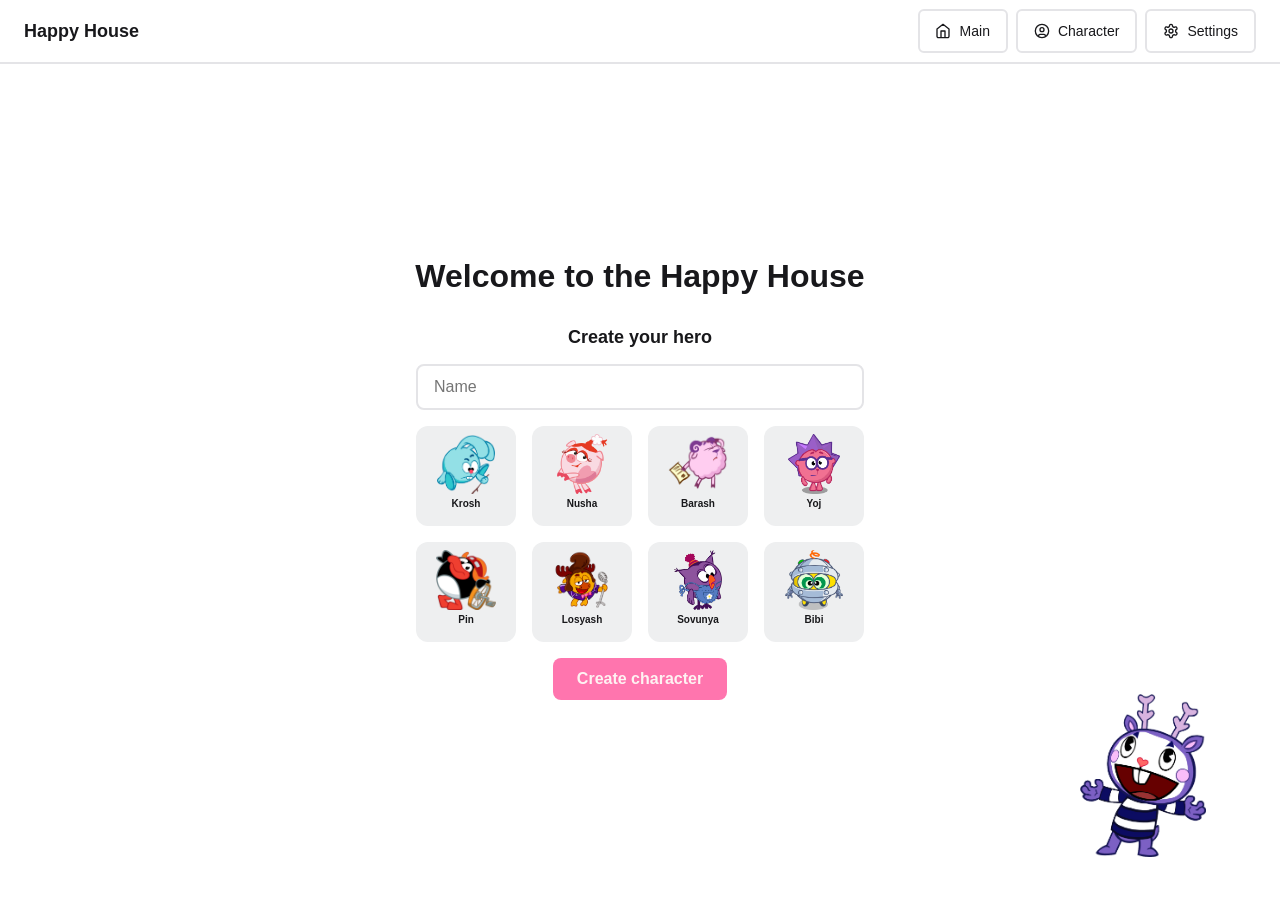
==== commit d0c56c1c: "feat: add game rules, rework settings screen and color switcher" ====
--- a/index.html
+++ b/index.html
@@ -176,6 +176,18 @@
           <button class="start-battle-btn" onclick="window.startNewBattle()">
             Fight!
           </button>
+
+          <div class="rules-box">
+            <h3>📜 Battle Rules</h3>
+            <ul>
+              <li>Choose 1 zone to attack</li>
+              <li>Choose 2 zones to defend</li>
+              <li>Damage depends on the attacker’s and defender’s stats</li>
+              <li>If the attack hits a defended zone, it deals no damage</li>
+              <li>Critical hits have a small chance to occur and multiply the damage</li>
+              <li>The winner is the one who reduces the opponent's HP to zero first</li>
+            </ul>
+          </div>
         </div>
       </div>
 
@@ -333,17 +345,48 @@
       <!-- Настройки -->
       <div class="main-content" id="settings-screen" style="display: none">
         <div class="settings-screen">
-          <h2>Setting</h2>
-          <div class="setting-group">
-            <label for="player-name">Player name:</label>
+          <h2>Settings</h2>
+          <div class="setting-wrapper">
+            <label class="setting-title" for="player-name">Player name</label>
             <input type="text" id="player-name" value="player" />
-            <button onclick="window.updatePlayerName()">Save</button>
-            <ul id="switcher">
-              <li id="lightButton"></li>
-              <li id="grayButton"></li>
-              <li id="darkButton"></li>
-              <li id="blackButton"></li>
-            </ul>
+            <div class="setting-buttons">
+              <button class="btn-save" onclick="window.updatePlayerName()">Save</button>
+              <button class="btn-reset" id="btn-reset">Reset</button>
+            </div>
+            <p class="setting-title">Theme</p>
+            <div class="switcher-wrapper">
+              <ul class="switcher-tabs">
+                <li>
+                  <button id="light" class="switcher-button filter-active" data-translate-value="0">
+                    <svg xmlns="http://www.w3.org/2000/svg" width="24" height="24" viewBox="0 0 24 24" stroke-width="2" stroke-linecap="round" stroke-linejoin="round">
+                      <circle cx="12" cy="12" r="4"></circle>
+                      <path d="M12 2v2"></path>
+                      <path d="M12 20v2"></path>
+                      <path d="M5 5l1.5 1.5"></path>
+                      <path d="M17.5 17.5L19 19"></path>
+                      <path d="M2 12h2"></path>
+                      <path d="M20 12h2"></path>
+                      <path d="M5 19l1.5-1.5"></path>
+                      <path d="M17.5 6.5L19 5"></path>
+                    </svg>
+                    </button>
+                </li>
+                <li>
+                  <button id="dark" class="switcher-button" data-translate-value="100%">
+                    <svg xmlns="http://www.w3.org/2000/svg" width="24" height="24" viewBox="0 0 24 24" stroke-width="2" stroke-linecap="round" stroke-linejoin="round">
+                      <path d="M21 12.79A9 9 0 1111.21 3 7 7 0 0021 12.79z"></path>
+                    </svg></button>
+                </li>
+                <li>
+                  <button id="black" class="switcher-button" data-translate-value="200%"><svg xmlns="http://www.w3.org/2000/svg" width="24" height="24" viewBox="0 0 24 24" stroke-width="2" stroke-linecap="round" stroke-linejoin="round">
+                      <polygon points="12 2 15.09 8.26 22 9.27 17 14.14 18.18 21.02 12 17.77 5.82 21.02 7 14.14 2 9.27 8.91 8.26 12 2"></polygon>
+                    </svg></button>
+                </li>
+              </ul>
+              <div class="switcher-slider" aria-hidden="true">
+                <div class="switcher-slider-rect">&nbsp;</div>
+              </div>
+            </div>
           </div>
         </div>
       </div>
--- a/css/style.css
+++ b/css/style.css
@@ -6,10 +6,13 @@
   font-display: swap;
 }
 
-* {
-  box-sizing: border-box;
-  padding: 0;
-  margin: 0;
+*,
+*::before,
+*::after {
+	margin: 0;
+	user-select: none;
+	padding: 0;
+	box-sizing: border-box;
 }
 
 *:disabled {
@@ -259,7 +262,6 @@
   animation: progress-animation 2s forwards;
 }
 
-/* Для разных браузеров */
 progress::-webkit-progress-bar {
   background: var(--bg-secondary);
 }
@@ -626,41 +628,159 @@
 
 
 
-.setting-group {
+
+
+
+.setting-wrapper {
   display: flex;
   flex-direction: column;
   gap: 16px;
   align-items: center;
 }
 
-.setting-group label {
+.setting-title {
+  text-align: start;
+  align-self: flex-start;
+  justify-self: left;
   font-size: 16px;
   font-weight: 600;
 }
 
-.setting-group input {
+.setting-wrapper input {
   padding: 12px 16px;
   font-size: 16px;
   border: var(--border);
   border-radius: 8px;
-  width: 300px;
-}
-
-.setting-group button {
+  width: 100%;
+}
+
+.setting-buttons {
+  display: flex;
+  gap: 16px;
+  width: 100%;
+  justify-content: center;
+  margin-bottom: 16px;
+}
+
+.btn-save, .btn-reset {
   padding: 12px 24px;
   font-size: 16px;
   font-weight: 600;
-  background: var(--save);
   color: #fff;
   border: none;
   border-radius: 8px;
   cursor: pointer;
   transition: background 0.2s;
-}
-
-.setting-group button:hover {
+  flex: 1;
+}
+
+.btn-save {
+  background: var(--save);
+}
+
+.btn-save:hover {
   background: var(--save-hover);
 }
+
+.btn-reset {
+  background: var(--reset);
+}
+
+.btn-reset:hover {
+  background: var(--reset-hover);
+}
+
+
+
+.switcher-wrapper {
+  position: relative;
+  border-radius: 18px;
+  overflow: hidden;
+  border-radius: 16px;
+  width: 300px;
+  overflow: hidden;
+  transition: 0.3s ease-in-out;
+}
+
+.switcher-tabs {
+  background: var(--switch-bg);
+  display: flex;
+  width: 100%;
+  padding: 5px;
+  transition: 0.3s ease-in-out;
+  li {
+    position: relative;
+    z-index: 1;
+    display: flex;
+    flex: 1 0 33.33%;
+  }
+}
+
+.switcher-button {
+  display: flex;
+  align-items: center;
+  justify-content: center;
+  flex-grow: 1;
+  border: 0;
+  height: 40px;
+  font-size: 1rem;
+  font-family: "Inter", sans-serif;
+  font-weight: 500;
+  transition: 0.2s ease-in-out;
+  svg {
+    margin-right: 0.5rem;
+    width: 30px;
+    height: 30px;
+    pointer-events: none;
+    fill: none;
+    stroke: #6c707b;
+    transition: stroke 0.3s ease-in-out;
+  }
+  &.switcher-active {
+    svg {
+      stroke: var(--switch-button-color);
+    }
+  }
+  &:hover {
+    color: var(--switch-button-hover);
+    svg {
+      stroke: var(--switch-button-color);
+    }
+  }
+}
+
+.switcher-slider {
+  pointer-events: none;
+  padding: 5px;
+  position: absolute;
+  top: 0;
+  left: 0;
+  right: 0;
+  bottom: 0;
+  z-index: 0;
+}
+
+.switcher-slider-rect {
+  height: 100%;
+  width: 33.33%;
+  border-radius: 13px;
+  border: 1px solid rgba(var(--switch-border-color), 0.08);
+  background-color: var(--switch-button);
+  /* box-shadow: rgba(0, 0, 0, 0.1) 0px 1px 3px 0px,
+    rgba(0, 0, 0, 0.06) 0px 1px 2px 0px; */
+  transition: 0.3s ease-in-out;
+  transform: translateX(var(--translate-filters-slider));
+}
+
+.switcher-button {
+	border: none;
+	cursor: pointer;
+	background-color: transparent;
+	outline: none;
+}
+
+
+
 
 
 
@@ -904,4 +1024,31 @@
 }
 #blackButton {
   background: #1f2937;
-}+}
+
+
+.rules-box {
+  margin-top: 20px;
+  padding: 24px;
+  border-radius: 20px;
+  background-color: var(--bg-secondary);
+  max-width: 500px;
+  margin-left: auto;
+  margin-right: auto;
+  text-align: left;
+  font-size: 14px;
+  color: var(--text-secondary);
+  /* box-shadow: var(--text-secondary) 0px 0px 10px 1px; */
+}
+
+.rules-box h3 {
+  margin-bottom: 10px;
+  text-align: center;
+}
+
+.rules-box ul {
+  display: flex;
+  flex-direction: column;
+  gap: 10px;
+  /* margin-left: 20px; */
+}
--- a/css/root.css
+++ b/css/root.css
@@ -7,9 +7,11 @@
   --hover: #ff4492;
   --save: #10b981;
   --save-hover: #059669;
+  --reset: #e42525;
+  --reset-hover: #b91f1f;
 
   --bg-primary: #ffffff;
-  --bg-secondary: #f9fafb;
+  --bg-secondary: #eeeff0;
 
   --progress: #b0b0b0;
 
@@ -27,4 +29,63 @@
   --green-shade: #26dc4730;
 
   --invert: 0;
+
+	--translate-filters-slider: 0;
+	--switch-bg: #f4f4f8;
+	--switch-button: #fff;
+	--switch-button-hover: #000;
+	--button-color: #27262a;
+	--switch-border-color: 0, 0, 0;
+	--switch-button-color: #000;
 }
+
+[data-theme="dark"] {
+	--switch-bg: #24252b;
+	--switch-button: #40424a;
+	--switch-button-hover: #fff;
+	--button-color: #fff;
+	--switch-border-color: 255, 255, 255;
+	--switch-button-color: #fff;
+
+  --border-color: #556075ff;
+  --btn-primary: #ff6262ff;
+  --secondary: #9333ea;
+  --shadow: #ff62a33c;
+  --hover: #ff3f3fff;
+  --save: #10b981;
+  --save-hover: #059669;
+
+  --bg-primary: rgb(46, 51, 61);
+  --bg-secondary: #3c4658ff;
+
+  --text-primary: #ffffffff;
+  --text-secondary: #d7d7d7ff;
+  --text-reverse: #313131ff;
+
+  --invert: 1;
+}
+[data-theme="black"] {
+	--switch-bg: #3c3c3d;
+	--button-color: #fff;
+	--switch-border-color: 255, 255, 255;
+	--switch-button: #323232;
+	--switch-button-hover: #fff;
+	--switch-button-color: #fff;
+
+  --border-color: #404040ff;
+  --btn-primary: #9333ea;
+  --secondary: #ff6262ff;
+  --shadow: #9333ea40;
+  --hover: #6d28d9;
+  --save: #10b981;
+  --save-hover: #059669;
+
+  --bg-primary: #222222ff;
+  --bg-secondary: #353535ff;
+
+  --text-primary: #e5e5e5;
+  --text-secondary: #a3a3a3;
+  --text-reverse: #ffffff;
+
+  --invert: 1;
+}
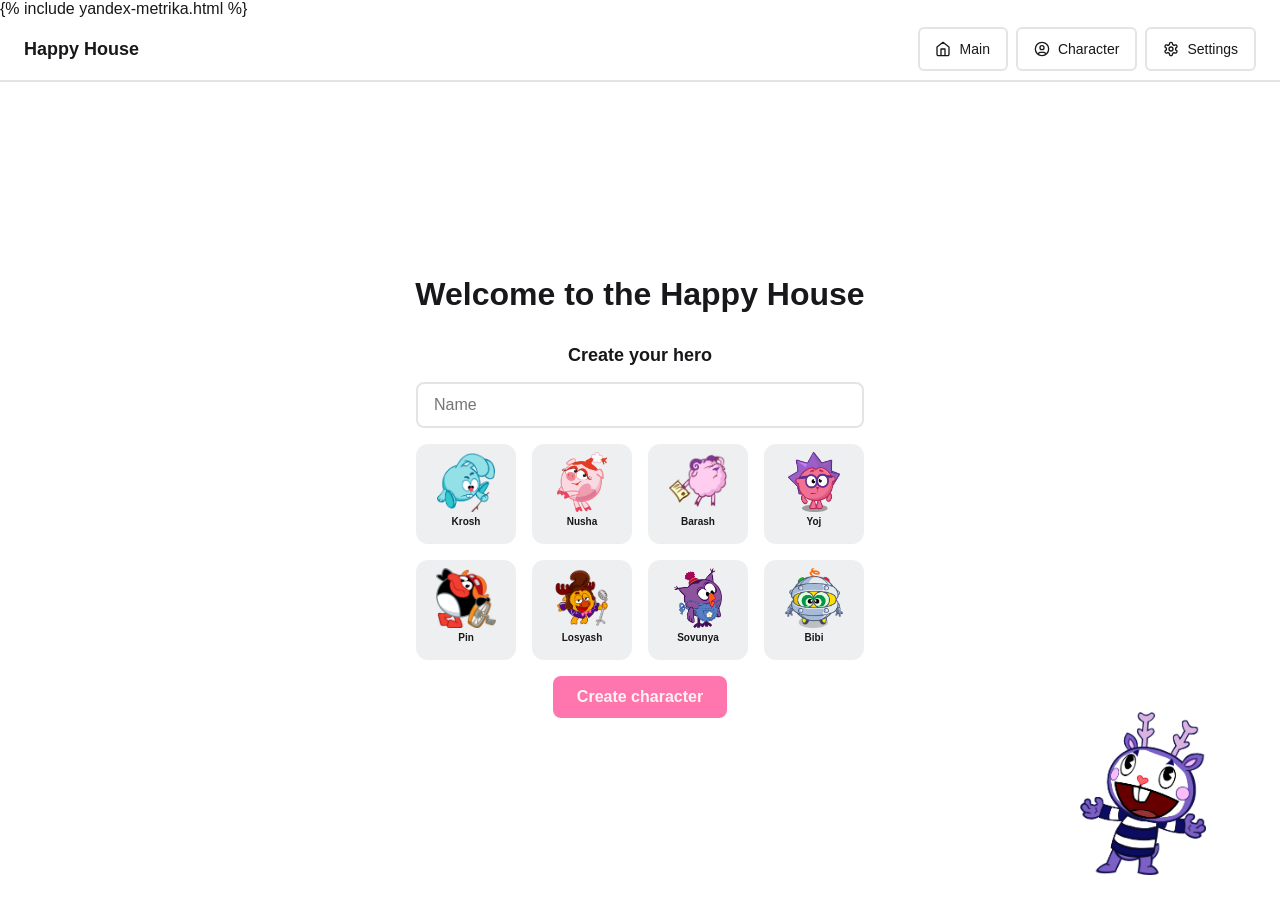
==== commit 9d6cefc1: "feat: implement yandex metrika" ====
--- a/index.html
+++ b/index.html
@@ -4,6 +4,7 @@
     <meta charset="UTF-8" />
     <meta http-equiv="X-UA-Compatible" content="IE=edge" />
     <meta name="viewport" content="width=device-width, initial-scale=1.0" />
+    {% include yandex-metrika.html %}
     <link rel="stylesheet" href="./css/style.css" />
     <link rel="stylesheet" href="./css/root.css" />
     <!-- <link rel="stylesheet" href="./css/media.css" /> -->
@@ -106,8 +107,8 @@
             </div>
             <div class="character-option-reg" data-character-id="nusha">
               <img
-                src="assets/img/characters/nusha.png"
-                alt="Nusha"
+                src="assets/img/characters/pork.png"
+                alt="Pork"
                 class="character-avatar-reg"
               />
               <span>Nusha</span>
@@ -115,7 +116,7 @@
             <div class="character-option-reg" data-character-id="barash">
               <img
                 src="assets/img/characters/barash.png"
-                alt="Barash"
+                alt="Ram"
                 class="character-avatar-reg"
               />
               <span>Barash</span>
@@ -166,7 +167,7 @@
       </div>
 
       <!-- Главный -->
-      <div class="main-content" id="main-screen">
+      <div class="main-content" id="main-screen" display="none">
         <div class="main-screen">
           <h1>Welcome to the Happy House!</h1>
           <div class="player-stats">
@@ -208,8 +209,8 @@
                 </div>
                 <div class="character-option" data-character-id="nusha">
                   <img
-                    src="assets/img/characters/nusha.png"
-                    alt="Nusha"
+                    src="assets/img/characters/pork.png"
+                    alt="Pork"
                     class="character-avatar-small"
                   />
                   <span>Nusha</span>
@@ -217,7 +218,7 @@
                 <div class="character-option" data-character-id="barash">
                   <img
                     src="assets/img/characters/barash.png"
-                    alt="Barash"
+                    alt="Ram"
                     class="character-avatar-small"
                   />
                   <span>Barash</span>
--- a/css/style.css
+++ b/css/style.css
@@ -405,8 +405,8 @@
 .log-entry.crit {
   background: var(--orange-shade);
   border-color: var(--orange);
-  font-weight: 600;
-  opacity: 0.8;
+  /* font-weight: 600; */
+  /* opacity: 0.8; */
 }
 
 .log-entry.blocked {
@@ -415,7 +415,50 @@
   opacity: 0.8;
 }
 
-
+.who, .target {
+  font-weight: 600;
+  text-shadow: 0 0 5px var(--btn-primary), 0 0 10px var(--btn-primary);
+  }
+
+.zone {
+  background: var();
+  border: 1px solid var(--text-secondary);
+  padding: 4px 4px;
+  border-radius: 6px;
+}
+
+.crits svg {
+  width: 20px;
+  height: 20px;
+  top: -2px;
+  margin-left: 2px;
+  position: absolute;
+}
+
+.crits svg path {
+  fill: var(--red);
+}
+
+.crits {
+  position: relative;
+  color: var(--red);
+  font-weight: bold;
+  display: inline-block;
+  animation: crit-glow-scale 0.6s ease forwards;
+  margin-left: 5px;
+}
+
+@keyframes crit-glow-scale {
+  0% {
+    transform: scale(1);
+  }
+  40% {
+    transform: scale(1.5);
+  }
+  100% {
+    transform: scale(1);
+  }
+}
 
 
 
@@ -1052,3 +1095,51 @@
   gap: 10px;
   /* margin-left: 20px; */
 }
+
+
+
+
+
+@media screen and (max-width: 1100px) {
+  .battle-info, .picker-box p {
+    display: none;
+  }
+}
+
+@media screen and (max-width: 860px) {
+  .character-avatar, .enemy-avatar {
+    width: calc(25vw);;
+    height: calc(25vw);;
+  }
+
+  .character-health-bar, .enemy-health-bar {
+    width: calc(25vw);;
+  }
+
+  .selected-character {
+    display: none;
+  }
+}
+
+
+@media screen and (max-width: 540px) {
+    .character-avatar, .enemy-avatar {
+      display: none;
+  }
+
+  .character-health, .enemy-health {
+    position: relative;
+  }
+
+  .character-health-bar, .enemy-health-bar {
+width: 150px;
+  }
+
+  progress {
+  position: absolute;
+  right: 0;
+  transform: rotate(-90deg);
+  transform-origin: center;
+  }
+
+}
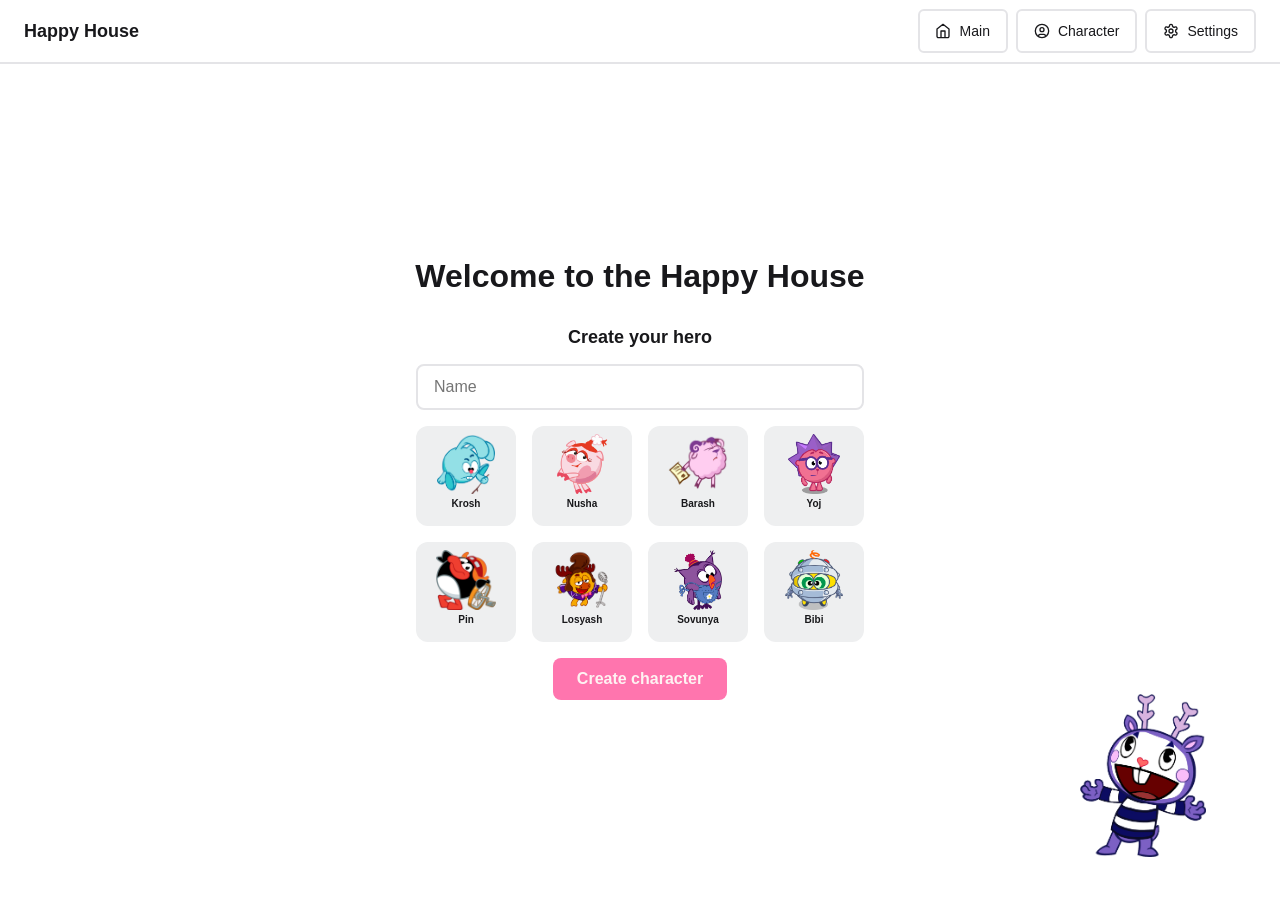
==== commit 2816a1c6: "fix: yandex metrika" ====
--- a/index.html
+++ b/index.html
@@ -4,7 +4,21 @@
     <meta charset="UTF-8" />
     <meta http-equiv="X-UA-Compatible" content="IE=edge" />
     <meta name="viewport" content="width=device-width, initial-scale=1.0" />
-    {% include yandex-metrika.html %}
+
+    <!-- Yandex.Metrika counter -->
+    <script type="text/javascript">
+        (function(m,e,t,r,i,k,a){
+            m[i]=m[i]||function(){(m[i].a=m[i].a||[]).push(arguments)};
+            m[i].l=1*new Date();
+            for (var j = 0; j < document.scripts.length; j++) {if (document.scripts[j].src === r) { return; }}
+            k=e.createElement(t),a=e.getElementsByTagName(t)[0],k.async=1,k.src=r,a.parentNode.insertBefore(k,a)
+        })(window, document,'script','https://mc.yandex.ru/metrika/tag.js?id=103811634', 'ym');
+
+        ym(103811634, 'init', {ssr:true, webvisor:true, clickmap:true, ecommerce:"dataLayer", accurateTrackBounce:true, trackLinks:true});
+    </script>
+    <noscript><div><img src="https://mc.yandex.ru/watch/103811634" style="position:absolute; left:-9999px;" alt="" /></div></noscript>
+    <!-- /Yandex.Metrika counter -->
+
     <link rel="stylesheet" href="./css/style.css" />
     <link rel="stylesheet" href="./css/root.css" />
     <!-- <link rel="stylesheet" href="./css/media.css" /> -->
